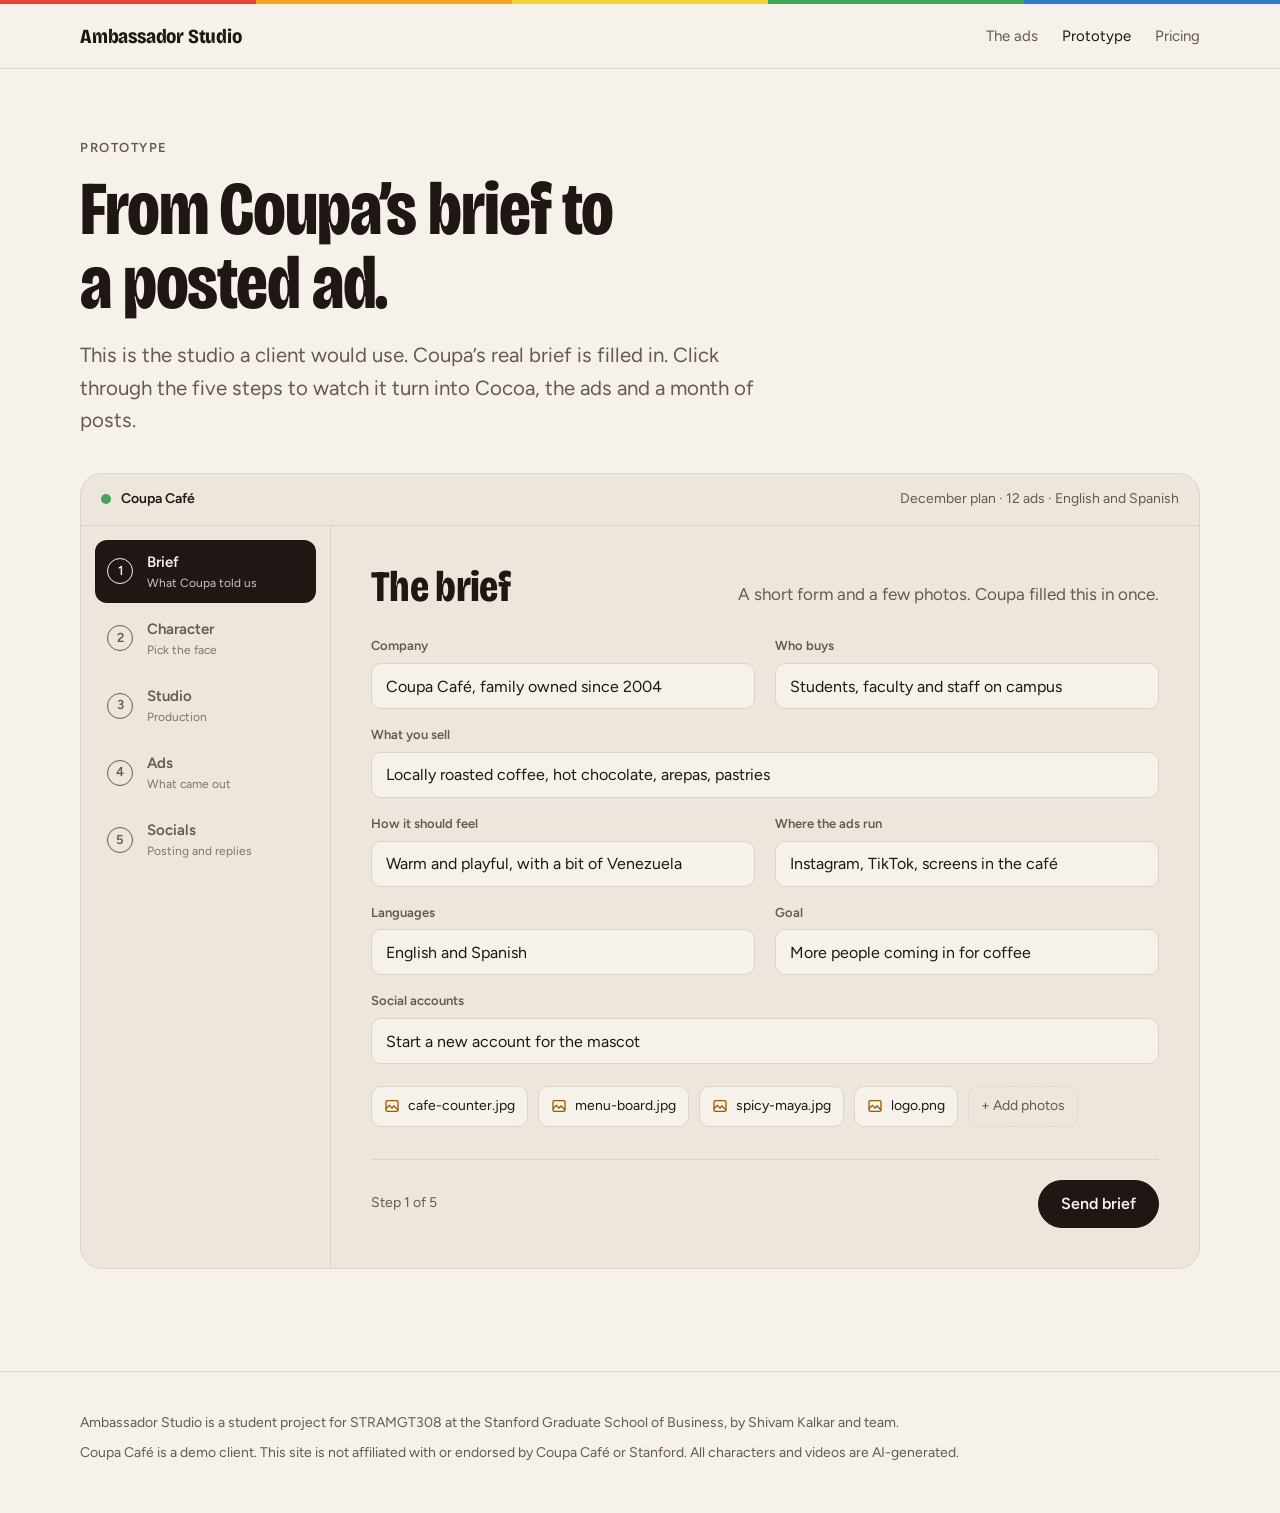
==== studio.html @ a69bae17 "Redesign: Cocoa showcase, 5-step prototype with social planner Co-Authored-By: Claude Opus 5.5 <nore" ====
<!DOCTYPE html>
<html lang="en">
<head>
<meta charset="utf-8">
<meta name="viewport" content="width=device-width, initial-scale=1, viewport-fit=cover">
<title>Ambassador Studio prototype</title>
<meta name="description" content="Click through the Ambassador Studio prototype: Coupa Café's brief goes in, Cocoa's ads and social posts come out.">
<link rel="icon" href="img/mascot-coffee-run.jpg">
<link rel="preconnect" href="https://fonts.googleapis.com">
<link rel="preconnect" href="https://fonts.gstatic.com" crossorigin>
<link href="https://fonts.googleapis.com/css2?family=Bricolage+Grotesque:opsz,wdth,wght@12..96,75..100,500..800&family=Figtree:wght@400;500;600;700&display=swap" rel="stylesheet">
<link rel="stylesheet" href="site.css">
<style>
  .intro { padding: clamp(36px, 6vw, 72px) 0 clamp(24px, 3vw, 36px); display: flex; flex-direction: column; gap: 18px; }
  .intro h1 { font-size: clamp(40px, 6vw, 76px); max-width: 16ch; }

  /* App window */
  .app { border: 1px solid var(--line); border-radius: 22px; overflow: hidden; background: var(--bg-2); margin-bottom: clamp(56px, 8vw, 104px); }
  .appbar { display: flex; flex-wrap: wrap; align-items: center; justify-content: space-between; gap: 10px 20px; padding: 14px 20px; border-bottom: 1px solid var(--line); font-size: 14px; }
  .appbar .client { display: flex; align-items: center; gap: 10px; font-weight: 600; }
  .appbar .client i { width: 10px; height: 10px; border-radius: 50%; background: var(--r4); }
  .appbar .meta { color: var(--muted); }
  .body { display: grid; grid-template-columns: 250px minmax(0, 1fr); min-height: 640px; }
  @media (max-width: 860px) { .body { grid-template-columns: 1fr; } }

  .rail { border-right: 1px solid var(--line); padding: 14px; display: flex; flex-direction: column; gap: 4px; }
  @media (max-width: 860px) { .rail { flex-direction: row; overflow-x: auto; border-right: 0; border-bottom: 1px solid var(--line); scrollbar-width: none; } }
  .rail button {
    all: unset; cursor: pointer; display: grid; grid-template-columns: 30px minmax(0, 1fr); gap: 10px; align-items: center;
    padding: 10px 12px; border-radius: 12px; color: var(--muted); font-weight: 600; font-size: 15px; white-space: nowrap;
  }
  .rail button:hover { background: var(--bg-3); color: var(--ink); }
  .rail button[aria-selected="true"] { background: var(--ink); color: var(--bg); }
  .rail .n { width: 26px; height: 26px; border-radius: 50%; display: grid; place-items: center; border: 1.5px solid currentColor; font-size: 13px; }
  .rail button.done .n { background: var(--r4); border-color: var(--r4); color: #fff; }
  .rail small { display: block; font-weight: 400; font-size: 12px; opacity: .8; }
  @media (max-width: 860px) { .rail small { display: none; } .rail button { flex: none; grid-template-columns: 26px auto; padding: 8px 12px 8px 8px; } }

  .panel { padding: clamp(20px, 3.5vw, 40px); }
  .panel[hidden] { display: none; }
  .phead { display: flex; flex-wrap: wrap; justify-content: space-between; align-items: end; gap: 12px 24px; margin-bottom: 28px; }
  .phead h2 { font-size: clamp(30px, 3.4vw, 44px); }
  .phead p { color: var(--muted); max-width: 52ch; }
  .pfoot { display: flex; flex-wrap: wrap; justify-content: space-between; align-items: center; gap: 12px; margin-top: 32px; padding-top: 20px; border-top: 1px solid var(--line); }
  .pfoot .hint { color: var(--muted); font-size: 14px; }

  /* 1. Brief */
  .form { display: grid; grid-template-columns: repeat(2, minmax(0, 1fr)); gap: 16px 20px; }
  @media (max-width: 640px) { .form { grid-template-columns: 1fr; } }
  .field.full { grid-column: 1 / -1; }
  .field label { display: block; font-size: 13px; font-weight: 600; color: var(--muted); margin-bottom: 6px; }
  .field input { width: 100%; min-height: 46px; padding: 0 14px; border-radius: 10px; border: 1px solid var(--line); background: var(--bg); color: var(--ink); font: 16px var(--body); }
  .field input:focus { outline: 2px solid var(--accent); outline-offset: 1px; }
  .files { display: flex; flex-wrap: wrap; gap: 10px; margin-top: 22px; }
  .file { display: inline-flex; align-items: center; gap: 8px; padding: 8px 12px; border-radius: 10px; border: 1px solid var(--line); background: var(--bg); font-size: 14px; }
  .file svg { color: var(--accent); }
  .drop { display: inline-flex; align-items: center; padding: 8px 12px; border-radius: 10px; border: 1.5px dashed var(--line); color: var(--muted); font-size: 14px; }

  /* 2. Character */
  .choices { display: grid; grid-template-columns: repeat(2, minmax(0, 1fr)); gap: 20px; }
  @media (max-width: 640px) { .choices { grid-template-columns: 1fr; } }
  .choice { border: 2px solid var(--line); border-radius: 18px; overflow: hidden; background: var(--bg); }
  .choice.chosen { border-color: var(--accent); }
  .choice img { width: 100%; aspect-ratio: 4 / 3; object-fit: cover; }
  .choice .cb { padding: 16px 18px 20px; display: flex; flex-direction: column; gap: 6px; }
  .choice .row { display: flex; justify-content: space-between; align-items: center; gap: 10px; }
  .choice p { color: var(--muted); font-size: 15px; }
  .badge { font-size: 12px; font-weight: 700; padding: 4px 10px; border-radius: 999px; border: 1px solid var(--line); color: var(--muted); white-space: nowrap; }
  .chosen .badge { background: var(--accent); border-color: var(--accent); color: #14100E; }
  .traits { display: flex; flex-wrap: wrap; gap: 6px; margin-top: 6px; }
  .traits span { font-size: 12px; padding: 3px 9px; border-radius: 999px; background: var(--bg-3); }

  /* 3. Studio */
  .progress { height: 8px; border-radius: 4px; background: var(--bg-3); overflow: hidden; margin-bottom: 18px; }
  .progress i { display: block; height: 100%; width: 0; background: linear-gradient(90deg, var(--r1), var(--r2), var(--r3), var(--r4), var(--r5)); transition: width .5s ease; }
  .jobs { list-style: none; margin: 0; padding: 0; }
  .jobs li { display: grid; grid-template-columns: 34px minmax(0, 1fr) auto; gap: 14px; align-items: center; padding: 14px 0; border-bottom: 1px solid var(--line); }
  .jobs .dot { width: 30px; height: 30px; border-radius: 50%; display: grid; place-items: center; border: 1.5px solid var(--line); color: var(--muted); font-size: 13px; font-weight: 700; }
  .jobs li span.d { color: var(--muted); font-size: 15px; display: block; }
  .jobs .st { font-size: 13px; font-weight: 700; color: var(--muted); }
  .jobs li.working .dot { border-color: var(--accent); color: var(--accent); }
  .jobs li.working .st { color: var(--accent); }
  .jobs li.done .dot { background: var(--r4); border-color: var(--r4); color: #fff; }
  .jobs li.done .st { color: var(--ink); }

  /* 4. Ads */
  .out { display: grid; grid-template-columns: repeat(2, minmax(0, 260px)) minmax(0, 1fr); gap: 20px; align-items: start; }
  @media (max-width: 1000px) { .out { grid-template-columns: repeat(2, minmax(0, 1fr)); } .out .side { grid-column: 1 / -1; } }
  @media (max-width: 520px) { .out { grid-template-columns: 1fr; } }
  .out .spot figcaption { padding-top: 10px; }
  .out .spot h3 { font-size: 20px; }
  .side { display: flex; flex-direction: column; gap: 14px; }
  .side .k { font-size: 13px; font-weight: 600; color: var(--muted); }
  .chips { display: flex; flex-wrap: wrap; gap: 6px; }
  .chips span { font-size: 13px; padding: 5px 10px; border-radius: 999px; border: 1px solid var(--line); }
  .side .mini { display: grid; grid-template-columns: repeat(2, minmax(0, 1fr)); gap: 10px; }
  .side .mini .player { border-radius: 12px; }
  .side .mini p { font-size: 13px; color: var(--muted); margin-top: 6px; }

  /* 5. Socials */
  .soc { display: grid; grid-template-columns: repeat(2, minmax(0, 320px)); gap: 28px; align-items: start; }
  .soc .plan { grid-column: 1 / -1; margin-top: 12px; }
  @media (max-width: 680px) { .soc { grid-template-columns: 1fr; } .soc .phone { margin: 0 auto; } }
  .soc .phone { max-width: 320px; }
  .stats { display: grid; grid-template-columns: repeat(4, minmax(0, 1fr)); gap: 10px; margin-bottom: 22px; }
  @media (max-width: 520px) { .stats { grid-template-columns: repeat(2, minmax(0, 1fr)); } }
  .stat { border: 1px solid var(--line); border-radius: 12px; padding: 12px; background: var(--bg); }
  .stat b { display: block; font: 750 26px/1.1 var(--display); font-stretch: 80%; }
  .stat span { font-size: 13px; color: var(--muted); }
  .cal { width: 100%; border-collapse: collapse; font-size: 13px; table-layout: fixed; }
  .cal th { text-align: left; font-weight: 600; color: var(--muted); padding: 6px; }
  .cal td { padding: 4px; vertical-align: top; }
  .cal td:first-child { color: var(--muted); font-weight: 600; width: 58px; }
  .slot { border-radius: 8px; padding: 7px 8px; background: var(--bg); border: 1px solid var(--line); border-left: 3px solid var(--muted); line-height: 1.3; }
  .slot small { display: block; color: var(--muted); }
  .slot.posted { border-left-color: var(--r4); }
  .slot.sched { border-left-color: var(--r5); }
  .slot.review { border-left-color: var(--r2); }
  .legend { display: flex; flex-wrap: wrap; gap: 14px; margin-top: 12px; font-size: 13px; color: var(--muted); }
  .legend i { display: inline-block; width: 10px; height: 10px; border-radius: 2px; margin-right: 6px; vertical-align: -1px; }
  .plan h3 { font-size: 20px; margin-bottom: 12px; }
  .plan .hd { display: flex; flex-wrap: wrap; justify-content: space-between; align-items: center; gap: 10px; margin-bottom: 12px; }
  .plan .hd h3 { margin: 0; }
</style>
</head>
<body>
<div class="stripe" aria-hidden="true"><i></i><i></i><i></i><i></i><i></i></div>

<header class="site">
  <div class="wrap">
    <a class="logo" href="index.html">Ambassador Studio</a>
    <nav class="nav" aria-label="Pages">
      <a href="index.html">The ads</a>
      <a href="studio.html" aria-current="page">Prototype</a>
      <a href="index.html#pricing">Pricing</a>
    </nav>
  </div>
</header>

<main class="wrap">
  <div class="intro">
    <p class="kicker">Prototype</p>
    <h1>From Coupa’s brief to a posted ad.</h1>
    <p class="lede">This is the studio a client would use. Coupa’s real brief is filled in. Click through the five steps to watch it turn into Cocoa, the ads and a month of posts.</p>
  </div>

  <div class="app">
    <div class="appbar">
      <span class="client"><i aria-hidden="true"></i>Coupa Café</span>
      <span class="meta">December plan · 12 ads · English and Spanish</span>
    </div>
    <div class="body">
      <div class="rail" role="tablist" aria-label="Steps" aria-orientation="vertical">
        <button role="tab" id="t1" aria-controls="p1" aria-selected="true"><span class="n">1</span><span>Brief<small>What Coupa told us</small></span></button>
        <button role="tab" id="t2" aria-controls="p2" aria-selected="false" tabindex="-1"><span class="n">2</span><span>Character<small>Pick the face</small></span></button>
        <button role="tab" id="t3" aria-controls="p3" aria-selected="false" tabindex="-1"><span class="n">3</span><span>Studio<small>Production</small></span></button>
        <button role="tab" id="t4" aria-controls="p4" aria-selected="false" tabindex="-1"><span class="n">4</span><span>Ads<small>What came out</small></span></button>
        <button role="tab" id="t5" aria-controls="p5" aria-selected="false" tabindex="-1"><span class="n">5</span><span>Socials<small>Posting and replies</small></span></button>
      </div>

      <!-- 1. Brief -->
      <section class="panel" role="tabpanel" id="p1" aria-labelledby="t1">
        <div class="phead">
          <h2>The brief</h2>
          <p>A short form and a few photos. Coupa filled this in once.</p>
        </div>
        <div class="form">
          <div class="field"><label for="f1">Company</label><input id="f1" value="Coupa Café, family owned since 2004"></div>
          <div class="field"><label for="f3">Who buys</label><input id="f3" value="Students, faculty and staff on campus"></div>
          <div class="field full"><label for="f2">What you sell</label><input id="f2" value="Locally roasted coffee, hot chocolate, arepas, pastries"></div>
          <div class="field"><label for="f4">How it should feel</label><input id="f4" value="Warm and playful, with a bit of Venezuela"></div>
          <div class="field"><label for="f5">Where the ads run</label><input id="f5" value="Instagram, TikTok, screens in the café"></div>
          <div class="field"><label for="f6">Languages</label><input id="f6" value="English and Spanish"></div>
          <div class="field"><label for="f7">Goal</label><input id="f7" value="More people coming in for coffee"></div>
          <div class="field full"><label for="f8">Social accounts</label><input id="f8" value="Start a new account for the mascot"></div>
        </div>
        <div class="files" aria-label="Photos Coupa shared">
          <span class="file"><svg width="16" height="16" viewBox="0 0 24 24" fill="none" aria-hidden="true"><rect x="3" y="4" width="18" height="16" rx="2" stroke="currentColor" stroke-width="2"/><path d="M3 16l5-5 4 4 3-3 6 6" stroke="currentColor" stroke-width="2"/></svg>cafe-counter.jpg</span>
          <span class="file"><svg width="16" height="16" viewBox="0 0 24 24" fill="none" aria-hidden="true"><rect x="3" y="4" width="18" height="16" rx="2" stroke="currentColor" stroke-width="2"/><path d="M3 16l5-5 4 4 3-3 6 6" stroke="currentColor" stroke-width="2"/></svg>menu-board.jpg</span>
          <span class="file"><svg width="16" height="16" viewBox="0 0 24 24" fill="none" aria-hidden="true"><rect x="3" y="4" width="18" height="16" rx="2" stroke="currentColor" stroke-width="2"/><path d="M3 16l5-5 4 4 3-3 6 6" stroke="currentColor" stroke-width="2"/></svg>spicy-maya.jpg</span>
          <span class="file"><svg width="16" height="16" viewBox="0 0 24 24" fill="none" aria-hidden="true"><rect x="3" y="4" width="18" height="16" rx="2" stroke="currentColor" stroke-width="2"/><path d="M3 16l5-5 4 4 3-3 6 6" stroke="currentColor" stroke-width="2"/></svg>logo.png</span>
          <span class="drop">+ Add photos</span>
        </div>
        <div class="pfoot"><span class="hint">Step 1 of 5</span><button class="btn btn-solid" type="button" data-go="2">Send brief</button></div>
      </section>

      <!-- 2. Character -->
      <section class="panel" role="tabpanel" id="p2" aria-labelledby="t2" hidden>
        <div class="phead">
          <h2>Pick the face of the brand</h2>
          <p>We drew up two characters from the brief. Coupa keeps the one it picks for good.</p>
        </div>
        <div class="choices">
          <article class="choice chosen">
            <img src="img/mascot-big-city.jpg" alt="Cocoa, a felt squirrel with a rainbow hair clip and a Coupa Café apron" style="object-position:center 62%">
            <div class="cb">
              <div class="row"><h3>Cocoa, the mascot</h3><span class="badge">Picked</span></div>
              <p>A felt squirrel with the rainbow from Coupa’s logo in its hair and a café apron.</p>
              <div class="traits"><span>Curious</span><span>A bit impatient in line</span><span>Bilingual</span></div>
            </div>
          </article>
          <article class="choice">
            <img src="img/emily-counter-1.jpg" alt="Emily, an AI-generated woman, at the café counter">
            <div class="cb">
              <div class="row"><h3>Emily, a person</h3><span class="badge">Tried first</span></div>
              <p>An AI-generated woman, made from scratch. She looks real, but felt less warm for a café.</p>
              <div class="traits"><span>Polished</span><span>Realistic</span></div>
            </div>
          </article>
        </div>
        <p class="note">Every character is original. We check that it doesn’t look like a real person or another brand’s character.</p>
        <div class="pfoot"><span class="hint">Step 2 of 5</span><button class="btn btn-solid" type="button" data-go="3">Approve Cocoa</button></div>
      </section>

      <!-- 3. Studio -->
      <section class="panel" role="tabpanel" id="p3" aria-labelledby="t3" hidden>
        <div class="phead">
          <h2>In the studio</h2>
          <p>AI does the production. Someone on our team watches every ad before Coupa sees it.</p>
        </div>
        <div class="progress" aria-hidden="true"><i id="bar"></i></div>
        <ol class="jobs" id="jobs">
          <li><span class="dot">1</span><span><strong>Read the brief</strong><span class="d">Who buys, what they buy, how it should feel</span></span><span class="st">Waiting</span></li>
          <li><span class="dot">2</span><span><strong>Lock the character</strong><span class="d">Cocoa’s look, voice and personality sheet</span></span><span class="st">Waiting</span></li>
          <li><span class="dot">3</span><span><strong>Write the scripts</strong><span class="d">12 stories, 10 to 30 seconds each</span></span><span class="st">Waiting</span></li>
          <li><span class="dot">4</span><span><strong>Make the video</strong><span class="d">Cut for phones and for screens</span></span><span class="st">Waiting</span></li>
          <li><span class="dot">5</span><span><strong>Add sound and captions</strong><span class="d">Captions so it works on mute</span></span><span class="st">Waiting</span></li>
          <li><span class="dot">6</span><span><strong>Label and review</strong><span class="d">AI label on, checked by a person</span></span><span class="st">Waiting</span></li>
        </ol>
        <div class="pfoot"><span class="hint" id="studioHint">Working…</span><button class="btn btn-solid" type="button" data-go="4" id="toAds">See the ads</button></div>
      </section>

      <!-- 4. Ads -->
      <section class="panel" role="tabpanel" id="p4" aria-labelledby="t4" hidden>
        <div class="phead">
          <h2>What came out</h2>
          <p>Cocoa’s first two ads, ready for Coupa to approve. Press play with sound on.</p>
        </div>
        <div class="out">
          <figure class="spot">
            <div class="player tall">
              <video src="videos/mascot-coffee-run.mp4" poster="img/mascot-coffee-run.jpg" controls playsinline preload="none" aria-label="Ad: The coffee run"></video>
              <span class="tag">AI-generated</span>
            </div>
            <figcaption><div class="title"><h3>The coffee run</h3><span>0:28</span></div></figcaption>
          </figure>
          <figure class="spot">
            <div class="player tall">
              <video src="videos/mascot-big-city.mp4" poster="img/mascot-big-city.jpg" controls playsinline preload="none" aria-label="Ad: The big city"></video>
              <span class="tag">AI-generated</span>
            </div>
            <figcaption><div class="title"><h3>The big city</h3><span>0:31</span></div></figcaption>
          </figure>
          <div class="side">
            <div><p class="k">Delivered as</p>
              <div class="chips"><span>9:16 for phones</span><span>16:9 for café screens</span><span>Captions on</span><span>AI label on</span></div>
            </div>
            <div><p class="k">Coming in December</p>
              <div class="chips"><span>Spanish versions</span><span>10 more ads</span><span>Stories cut from each ad</span></div>
            </div>
            <div><p class="k">Earlier test: Emily</p>
              <div class="mini">
                <div><div class="player wide"><video src="videos/emily-counter-1.mp4" poster="img/emily-counter-1.jpg" controls playsinline preload="none" aria-label="Emily, take 1"></video></div><p>Take 1 · 0:12</p></div>
                <div><div class="player wide"><video src="videos/emily-counter-2.mp4" poster="img/emily-counter-2.jpg" controls playsinline preload="none" aria-label="Emily, take 2"></video></div><p>Take 2 · 0:12</p></div>
              </div>
            </div>
          </div>
        </div>
        <div class="pfoot"><span class="hint">Step 4 of 5</span><button class="btn btn-solid" type="button" data-go="5">Approve and schedule</button></div>
      </section>

      <!-- 5. Socials -->
      <section class="panel" role="tabpanel" id="p5" aria-labelledby="t5" hidden>
        <div class="phead">
          <h2>Cocoa’s social account</h2>
          <p>We post the ads, cut stories from them and answer comments in Cocoa’s voice. Coupa approves each post first.</p>
        </div>
        <p style="margin:-10px 0 22px"><span class="example">Example numbers: concept mockup</span></p>
        <div class="soc">
          <div class="phone" aria-label="Mockup of Cocoa's profile">
            <div class="screen">
              <div class="bar"><span>9:41</span><span>@cocoa.at.coupa</span><span>•••</span></div>
              <div class="profile">
                <div class="top">
                  <div class="avatar"><img src="img/post-1.jpg" alt=""></div>
                  <div class="counts">
                    <div><b>24</b><span>posts</span></div>
                    <div><b>3,412</b><span>followers</span></div>
                    <div><b>18</b><span>following</span></div>
                  </div>
                </div>
                <p class="name">Cocoa</p>
                <p class="bio">Coupa Café’s mascot. Usually in line for coffee.<br><small>AI-generated character</small></p>
              </div>
              <div class="grid3">
                <div class="cell"><img src="img/mascot-coffee-run.jpg" alt="" style="object-position:center 60%"><svg width="16" height="16" viewBox="0 0 24 24" aria-hidden="true"><path d="M7 4.5v15l12-7.5z" fill="currentColor"/></svg></div>
                <div class="cell"><img src="img/post-5.jpg" alt=""></div>
                <div class="cell"><img src="img/post-3.jpg" alt=""></div>
                <div class="cell"><img src="img/mascot-big-city.jpg" alt="" style="object-position:center 40%"><svg width="16" height="16" viewBox="0 0 24 24" aria-hidden="true"><path d="M7 4.5v15l12-7.5z" fill="currentColor"/></svg></div>
                <div class="cell"><img src="img/post-2.jpg" alt=""></div>
                <div class="cell"><img src="img/post-8.jpg" alt=""></div>
                <div class="cell"><img src="img/post-4.jpg" alt=""></div>
                <div class="cell"><img src="img/post-7.jpg" alt=""></div>
                <div class="cell"><img src="img/post-6.jpg" alt=""></div>
              </div>
            </div>
          </div>

          <div class="phone" aria-label="Mockup of one of Cocoa's posts">
            <div class="screen">
              <div class="post-head"><div class="avatar sm"><img src="img/post-1.jpg" alt=""></div><div>cocoa.at.coupa<small>Coupa Café, Stanford GSB</small></div></div>
              <div class="post-media"><video id="postVideo" src="videos/mascot-coffee-run.mp4" poster="img/mascot-coffee-run.jpg" muted loop playsinline preload="none" aria-label="The coffee run, as a post"></video></div>
              <div class="actions">
                <button type="button" id="like" aria-pressed="false" aria-label="Like"><svg width="24" height="24" viewBox="0 0 24 24" fill="none"><path d="M12 20s-7-4.4-7-10a4 4 0 0 1 7-2.6A4 4 0 0 1 19 10c0 5.6-7 10-7 10z" stroke="currentColor" stroke-width="2" stroke-linejoin="round"/></svg></button>
                <button type="button" aria-label="Comment"><svg width="24" height="24" viewBox="0 0 24 24" fill="none"><path d="M20 12a8 8 0 0 1-11.6 7.1L4 20l1-4.1A8 8 0 1 1 20 12z" stroke="currentColor" stroke-width="2" stroke-linejoin="round"/></svg></button>
                <button type="button" aria-label="Share"><svg width="24" height="24" viewBox="0 0 24 24" fill="none"><path d="M21 3L10 14M21 3l-7 18-4-7-7-4z" stroke="currentColor" stroke-width="2" stroke-linejoin="round"/></svg></button>
              </div>
              <p class="likes"><span id="likeCount">1,284</span> likes</p>
              <p class="caption"><b>cocoa.at.coupa</b>The line is part of the ritual. ☕ #AIgenerated</p>
              <ul class="comments">
                <li><b>latte.line</b>the little frown when the line doesn’t move 😭</li>
                <li><b>gsb.firstyear</b>this is me at 8:58 before class</li>
                <li><b>study.break.club</b>is there a Spanish one?</li>
                <li><b>cocoa.at.coupa</b>¡Sale el viernes! 🐿️</li>
              </ul>
              <p class="muted-sm">View all 96 comments · 2 days ago</p>
            </div>
          </div>

          <div class="plan">
            <div class="stats" aria-label="Example results, last 30 days">
              <div class="stat"><b>48.2K</b><span>Reach</span></div>
              <div class="stat"><b>6,930</b><span>Likes</span></div>
              <div class="stat"><b>812</b><span>Saves</span></div>
              <div class="stat"><b>+640</b><span>New followers</span></div>
            </div>
            <div class="hd"><h3>December posting plan</h3><span class="example">Example plan</span></div>
            <table class="cal">
              <thead><tr><th scope="col"><span class="sr" style="position:absolute;left:-9999px">Week</span></th><th scope="col">Mon</th><th scope="col">Wed</th><th scope="col">Fri</th></tr></thead>
              <tbody>
                <tr><td>Week 1</td><td><div class="slot posted">The coffee run<small>Reel</small></div></td><td><div class="slot posted">Line at noon<small>Story</small></div></td><td><div class="slot posted">Cocoa’s cup<small>Photo</small></div></td></tr>
                <tr><td>Week 2</td><td><div class="slot posted">The big city<small>Reel</small></div></td><td><div class="slot posted">Postcard home<small>Story</small></div></td><td><div class="slot sched">The coffee run, Spanish<small>Reel</small></div></td></tr>
                <tr><td>Week 3</td><td><div class="slot review">Spicy Maya<small>Reel</small></div></td><td><div class="slot review">Arepas on the menu<small>Story</small></div></td><td><div class="slot">Finals week<small>Photo</small></div></td></tr>
                <tr><td>Week 4</td><td><div class="slot">Ad 4<small>Reel</small></div></td><td><div class="slot">Behind the felt<small>Story</small></div></td><td><div class="slot">Holiday hours<small>Photo</small></div></td></tr>
              </tbody>
            </table>
            <div class="legend"><span><i style="background:var(--r4)"></i>Posted</span><span><i style="background:var(--r5)"></i>Scheduled</span><span><i style="background:var(--r2)"></i>Waiting for Coupa</span><span><i style="background:var(--muted)"></i>Draft</span></div>
          </div>
        </div>
        <div class="pfoot"><span class="hint">Step 5 of 5. That’s the whole loop, every month.</span><a class="btn" href="index.html">Back to the ads</a></div>
      </section>
    </div>
  </div>
</main>

<footer class="site">
  <div class="wrap">
    <p>Ambassador Studio is a student project for STRAMGT308 at the Stanford Graduate School of Business, by Shivam Kalkar and team.</p>
    <p>Coupa Café is a demo client. This site is not affiliated with or endorsed by Coupa Café or Stanford. All characters and videos are AI-generated.</p>
  </div>
</footer>

<script>
  const reduceMotion = window.matchMedia('(prefers-reduced-motion: reduce)').matches;
  const tabs = [...document.querySelectorAll('[role="tab"]')];
  const panels = tabs.map(t => document.getElementById(t.getAttribute('aria-controls')));
  const videos = [...document.querySelectorAll('video')];
  let timer = null, current = 1;

  function show(n, focus) {
    n = Math.min(Math.max(n, 1), tabs.length);
    current = n;
    tabs.forEach((t, i) => {
      const on = i === n - 1;
      t.setAttribute('aria-selected', String(on));
      t.tabIndex = on ? 0 : -1;
      t.classList.toggle('done', i < n - 1);
      panels[i].hidden = !on;
    });
    videos.forEach(v => { if (!panels[n - 1].contains(v)) v.pause(); });
    if (focus) tabs[n - 1].focus();
    history.replaceState(null, '', '#step-' + n);
    if (n === 3) runStudio();
    const pv = document.getElementById('postVideo');
    if (n === 5 && !reduceMotion) pv.play().catch(() => {});
  }

  function runStudio() {
    const items = [...document.querySelectorAll('#jobs li')];
    const bar = document.getElementById('bar');
    const hint = document.getElementById('studioHint');
    const btn = document.getElementById('toAds');
    clearInterval(timer);
    const tick = '<svg width="14" height="14" viewBox="0 0 24 24" fill="none" aria-hidden="true"><path d="M5 12.5l4.5 4.5L19 7.5" stroke="currentColor" stroke-width="3.2" stroke-linecap="round" stroke-linejoin="round"/></svg>';
    const set = (done) => {
      items.forEach((li, i) => {
        li.classList.toggle('done', i < done);
        li.classList.toggle('working', i === done);
        li.querySelector('.st').textContent = i < done ? 'Done' : (i === done ? 'Working' : 'Waiting');
        li.querySelector('.dot').innerHTML = i < done ? tick : String(i + 1);
      });
      bar.style.width = (done / items.length * 100) + '%';
      const finished = done >= items.length;
      hint.textContent = finished ? 'Two ads ready for review.' : 'Working…';
      btn.disabled = !finished;
    };
    if (reduceMotion) { set(items.length); return; }
    let done = 0; set(0);
    timer = setInterval(() => { done += 1; set(done); if (done >= items.length) clearInterval(timer); }, 700);
  }

  tabs.forEach((t, i) => {
    t.addEventListener('click', () => show(i + 1));
    t.addEventListener('keydown', e => {
      const keys = { ArrowDown: 1, ArrowRight: 1, ArrowUp: -1, ArrowLeft: -1 };
      if (!(e.key in keys)) return;
      e.preventDefault();
      show(((i + keys[e.key] + tabs.length) % tabs.length) + 1, true);
    });
  });
  document.querySelectorAll('[data-go]').forEach(b => b.addEventListener('click', () => {
    show(Number(b.dataset.go));
    document.querySelector('.app').scrollIntoView({ behavior: reduceMotion ? 'auto' : 'smooth', block: 'start' });
  }));

  videos.forEach(v => v.addEventListener('play', () => {
    videos.forEach(o => { if (o !== v && !o.paused) o.pause(); });
  }));

  // Like button on the mock post
  const like = document.getElementById('like');
  const count = document.getElementById('likeCount');
  let base = 1284;
  like.addEventListener('click', () => {
    const on = like.getAttribute('aria-pressed') !== 'true';
    like.setAttribute('aria-pressed', String(on));
    count.textContent = (base + (on ? 1 : 0)).toLocaleString('en-US');
  });

  const m = location.hash.match(/^#step-(\d)$/);
  show(m ? Number(m[1]) : 1);
</script>
</body>
</html>
---- site.css ----
/* Shared styles for index.html and studio.html */
:root {
  --bg: #14100E;
  --bg-2: #1C1714;
  --bg-3: #241E1A;
  --ink: #F3ECE4;
  --muted: #A99E95;
  --line: #2F2823;
  --accent: #F2A527;
  --like: #E0463A;
  --r1: #E0463A; --r2: #F2A527; --r3: #EED43F; --r4: #46A35A; --r5: #3478C6;
  --display: "Bricolage Grotesque", "Avenir Next Condensed", "Arial Narrow", system-ui, sans-serif;
  --body: "Figtree", "Avenir Next", "Segoe UI", system-ui, sans-serif;
  color-scheme: dark;
}
@media (prefers-color-scheme: light) {
  :root {
    --bg: #F6F1EA;
    --bg-2: #EDE6DD;
    --bg-3: #E4DBD0;
    --ink: #1E1714;
    --muted: #645A52;
    --line: #DDD3C8;
    --accent: #9A5B00;
    --like: #C8352A;
    color-scheme: light;
  }
}
*, *::before, *::after { box-sizing: border-box; }
html { scroll-behavior: smooth; }
@media (prefers-reduced-motion: reduce) { html { scroll-behavior: auto; } }
body {
  margin: 0; background: var(--bg); color: var(--ink);
  font: 17px/1.6 var(--body); -webkit-font-smoothing: antialiased;
}
img, video { display: block; max-width: 100%; }
a { color: inherit; text-decoration-color: var(--accent); text-underline-offset: 3px; text-decoration-thickness: 1.5px; }
a:hover { color: var(--accent); }
:focus-visible { outline: 3px solid var(--r5); outline-offset: 3px; border-radius: 4px; }
.wrap { max-width: 1200px; margin: 0 auto; padding: 0 clamp(16px, 4vw, 40px); }

h1, h2, h3 { font-family: var(--display); font-stretch: 78%; font-weight: 750; letter-spacing: -0.015em; line-height: 0.98; margin: 0; }
h1 { font-size: clamp(44px, 7.4vw, 104px); }
h2 { font-size: clamp(36px, 5vw, 68px); }
h3 { font-size: 26px; font-weight: 650; line-height: 1.1; }
p { margin: 0; }
.kicker { font: 600 13px/1 var(--body); letter-spacing: 0.12em; text-transform: uppercase; color: var(--muted); }
.lede { font-size: clamp(18px, 1.6vw, 21px); color: var(--muted); max-width: 52ch; }
.note { margin-top: 20px; color: var(--muted); font-size: 15px; }

.stripe { display: flex; height: 4px; }
.stripe i { flex: 1; }
.stripe i:nth-child(1) { background: var(--r1); } .stripe i:nth-child(2) { background: var(--r2); }
.stripe i:nth-child(3) { background: var(--r3); } .stripe i:nth-child(4) { background: var(--r4); }
.stripe i:nth-child(5) { background: var(--r5); }

/* Buttons */
.btn {
  display: inline-flex; align-items: center; justify-content: center; gap: 10px;
  min-height: 48px; padding: 0 22px; border-radius: 999px; cursor: pointer;
  font: 600 16px/1 var(--body); text-decoration: none; border: 1.5px solid var(--ink);
  background: transparent; color: var(--ink); white-space: nowrap;
}
.btn:hover { color: var(--bg); background: var(--ink); }
.btn-solid { background: var(--ink); color: var(--bg); }
.btn-solid:hover { background: var(--accent); border-color: var(--accent); color: #14100E; }
.btn-sm { min-height: 40px; padding: 0 16px; font-size: 14px; }
.btn[disabled] { opacity: .4; cursor: default; pointer-events: none; }

/* Header */
header.site { border-bottom: 1px solid var(--line); }
header.site .wrap { display: flex; align-items: center; justify-content: space-between; gap: 16px; min-height: 64px; }
.logo { font: 750 20px/1 var(--display); font-stretch: 85%; text-decoration: none; letter-spacing: -0.01em; }
.nav { display: flex; align-items: center; gap: 24px; font-size: 15px; }
.nav a:not(.btn) { text-decoration: none; color: var(--muted); }
.nav a:not(.btn):hover, .nav a[aria-current="page"] { color: var(--ink); }
@media (max-width: 760px) { .nav a:not(.btn) { display: none; } }

/* Video players */
.player { position: relative; border-radius: 18px; overflow: hidden; background: #000; }
.player video, .player img { width: 100%; height: 100%; object-fit: cover; }
.tall { aspect-ratio: 480 / 848; }
.wide { aspect-ratio: 16 / 9; }
.tag { position: absolute; left: 10px; top: 10px; z-index: 2; padding: 4px 8px; border-radius: 6px; background: rgba(0,0,0,.62); color: #fff; font: 600 12px/1.2 var(--body); pointer-events: none; }
.play {
  position: absolute; left: 50%; bottom: 18px; transform: translateX(-50%); z-index: 2;
  display: inline-flex; align-items: center; gap: 10px; min-height: 48px; padding: 0 20px 0 16px;
  border: 0; border-radius: 999px; background: #fff; color: #14100E; cursor: pointer;
  font: 600 15px/1 var(--body); white-space: nowrap; box-shadow: 0 6px 24px rgba(0,0,0,.35);
}
.play:hover { background: var(--r3); }
.play svg { flex: none; }
.player.on .play { display: none; }
.spot { margin: 0; }
.spot figcaption { display: flex; flex-direction: column; gap: 4px; padding-top: 16px; }
.spot .title { display: flex; justify-content: space-between; align-items: baseline; gap: 12px; }
.spot .title span { font-size: 14px; color: var(--muted); font-variant-numeric: tabular-nums; }
.spot p { color: var(--muted); font-size: 16px; }

/* Sections */
section.block { padding: clamp(64px, 9vw, 120px) 0; border-top: 1px solid var(--line); }
.head { display: flex; flex-direction: column; gap: 18px; margin-bottom: clamp(32px, 4vw, 52px); }

/* Mock social phone (used on both pages) */
.example { display: inline-flex; align-items: center; gap: 6px; padding: 4px 10px; border-radius: 999px; border: 1px dashed var(--muted); color: var(--muted); font: 600 12px/1.3 var(--body); }
.phone { width: 100%; max-width: 360px; border-radius: 36px; padding: 10px; background: #0A0807; border: 1px solid var(--line); box-shadow: 0 30px 80px -40px rgba(0,0,0,.8); }
.phone .screen { border-radius: 28px; overflow: hidden; background: #FFFDFB; color: #1E1714; font-size: 14px; line-height: 1.4; }
.phone .bar { display: flex; justify-content: space-between; align-items: center; padding: 12px 18px 6px; font: 600 13px/1 var(--body); }
.profile { padding: 8px 16px 14px; }
.profile .top { display: flex; align-items: center; gap: 16px; }
.avatar { width: 72px; height: 72px; border-radius: 50%; padding: 3px; background: conic-gradient(var(--r1), var(--r2), var(--r3), var(--r4), var(--r5), var(--r1)); flex: none; }
.avatar img { width: 100%; height: 100%; border-radius: 50%; object-fit: cover; border: 3px solid #FFFDFB; }
.avatar.sm { width: 34px; height: 34px; padding: 2px; }
.avatar.sm img { border-width: 2px; }
.counts { display: flex; flex: 1; justify-content: space-around; text-align: center; }
.counts b { display: block; font-size: 16px; }
.counts span { font-size: 12px; color: #6B605A; }
.profile .name { margin-top: 10px; font-weight: 700; }
.profile .bio { color: #3B322D; }
.profile .bio small { color: #6B605A; }
.grid3 { display: grid; grid-template-columns: repeat(3, 1fr); gap: 2px; }
.grid3 .cell { position: relative; aspect-ratio: 1; overflow: hidden; background: #ddd; }
.grid3 img { width: 100%; height: 100%; object-fit: cover; }
.grid3 .cell svg { position: absolute; right: 6px; top: 6px; color: #fff; filter: drop-shadow(0 1px 2px rgba(0,0,0,.5)); }
.post-head { display: flex; align-items: center; gap: 10px; padding: 8px 12px; font-weight: 700; }
.post-head small { display: block; font-weight: 400; color: #6B605A; font-size: 12px; }
.post-media { position: relative; aspect-ratio: 4 / 5; background: #000; }
.post-media video { width: 100%; height: 100%; object-fit: cover; }
.actions { display: flex; gap: 14px; padding: 10px 12px 4px; }
.actions button { all: unset; cursor: pointer; display: inline-flex; color: #1E1714; }
.actions button[aria-pressed="true"] { color: var(--like); }
.actions button[aria-pressed="true"] svg path { fill: currentColor; }
.likes { padding: 0 12px; font-weight: 700; }
.caption, .comments li { padding: 2px 12px; }
.comments { list-style: none; margin: 4px 0 12px; padding: 0; }
.comments b, .caption b { margin-right: 6px; }
.muted-sm { color: #6B605A; font-size: 12px; padding: 4px 12px 14px; }

footer.site { border-top: 1px solid var(--line); padding: 40px 0 calc(48px + env(safe-area-inset-bottom, 0px)); color: var(--muted); font-size: 14px; }
footer.site .wrap { display: flex; flex-direction: column; gap: 8px; }
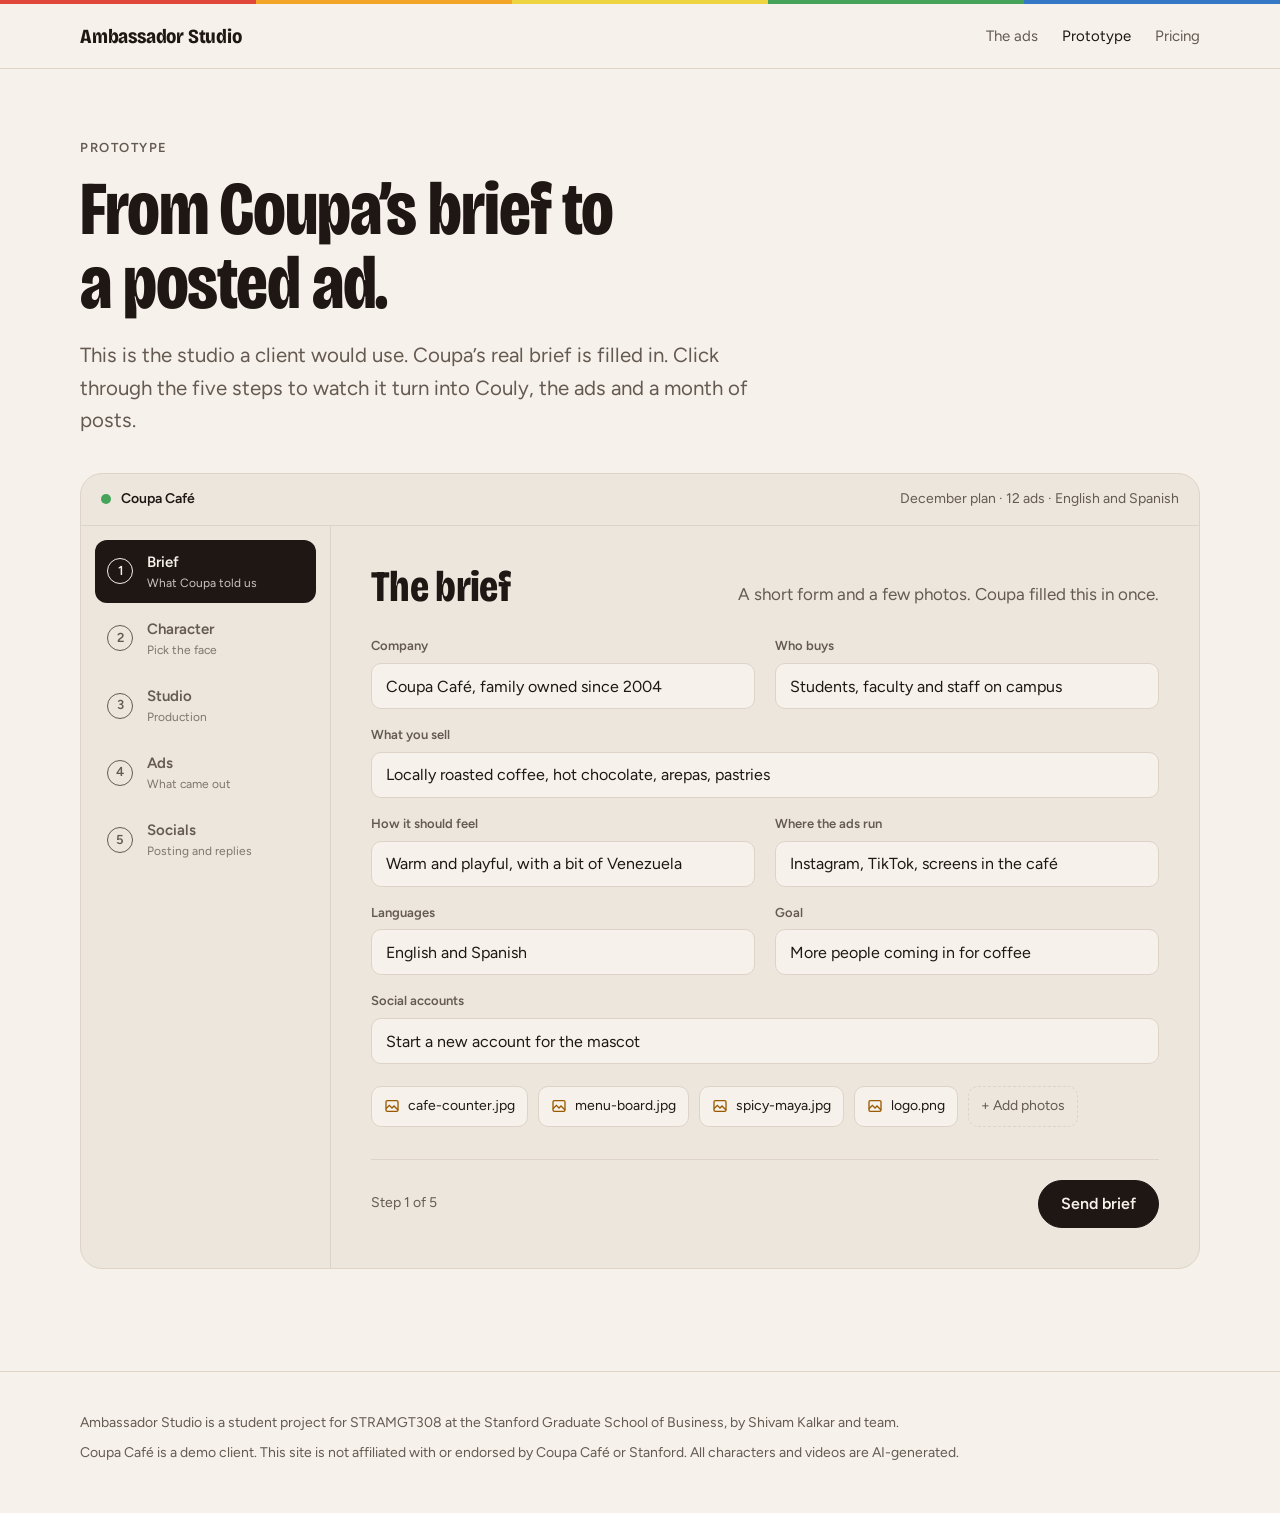
==== commit 0e294376: "Rename mascot to Couly, the name shown in the video Co-Authored-By: Claude Opus 5.5 <noreply@anthrop" ====
--- a/studio.html
+++ b/studio.html
@@ -4,7 +4,7 @@
 <meta charset="utf-8">
 <meta name="viewport" content="width=device-width, initial-scale=1, viewport-fit=cover">
 <title>Ambassador Studio prototype</title>
-<meta name="description" content="Click through the Ambassador Studio prototype: Coupa Café's brief goes in, Cocoa's ads and social posts come out.">
+<meta name="description" content="Click through the Ambassador Studio prototype: Coupa Café's brief goes in, Couly's ads and social posts come out.">
 <link rel="icon" href="img/mascot-coffee-run.jpg">
 <link rel="preconnect" href="https://fonts.googleapis.com">
 <link rel="preconnect" href="https://fonts.gstatic.com" crossorigin>
@@ -141,7 +141,7 @@
   <div class="intro">
     <p class="kicker">Prototype</p>
     <h1>From Coupa’s brief to a posted ad.</h1>
-    <p class="lede">This is the studio a client would use. Coupa’s real brief is filled in. Click through the five steps to watch it turn into Cocoa, the ads and a month of posts.</p>
+    <p class="lede">This is the studio a client would use. Coupa’s real brief is filled in. Click through the five steps to watch it turn into Couly, the ads and a month of posts.</p>
   </div>
 
   <div class="app">
@@ -192,9 +192,9 @@
         </div>
         <div class="choices">
           <article class="choice chosen">
-            <img src="img/mascot-big-city.jpg" alt="Cocoa, a felt squirrel with a rainbow hair clip and a Coupa Café apron" style="object-position:center 62%">
+            <img src="img/mascot-big-city.jpg" alt="Couly, a felt squirrel with a rainbow hair clip and a Coupa Café apron" style="object-position:center 62%">
             <div class="cb">
-              <div class="row"><h3>Cocoa, the mascot</h3><span class="badge">Picked</span></div>
+              <div class="row"><h3>Couly, the mascot</h3><span class="badge">Picked</span></div>
               <p>A felt squirrel with the rainbow from Coupa’s logo in its hair and a café apron.</p>
               <div class="traits"><span>Curious</span><span>A bit impatient in line</span><span>Bilingual</span></div>
             </div>
@@ -209,7 +209,7 @@
           </article>
         </div>
         <p class="note">Every character is original. We check that it doesn’t look like a real person or another brand’s character.</p>
-        <div class="pfoot"><span class="hint">Step 2 of 5</span><button class="btn btn-solid" type="button" data-go="3">Approve Cocoa</button></div>
+        <div class="pfoot"><span class="hint">Step 2 of 5</span><button class="btn btn-solid" type="button" data-go="3">Approve Couly</button></div>
       </section>
 
       <!-- 3. Studio -->
@@ -221,7 +221,7 @@
         <div class="progress" aria-hidden="true"><i id="bar"></i></div>
         <ol class="jobs" id="jobs">
           <li><span class="dot">1</span><span><strong>Read the brief</strong><span class="d">Who buys, what they buy, how it should feel</span></span><span class="st">Waiting</span></li>
-          <li><span class="dot">2</span><span><strong>Lock the character</strong><span class="d">Cocoa’s look, voice and personality sheet</span></span><span class="st">Waiting</span></li>
+          <li><span class="dot">2</span><span><strong>Lock the character</strong><span class="d">Couly’s look, voice and personality sheet</span></span><span class="st">Waiting</span></li>
           <li><span class="dot">3</span><span><strong>Write the scripts</strong><span class="d">12 stories, 10 to 30 seconds each</span></span><span class="st">Waiting</span></li>
           <li><span class="dot">4</span><span><strong>Make the video</strong><span class="d">Cut for phones and for screens</span></span><span class="st">Waiting</span></li>
           <li><span class="dot">5</span><span><strong>Add sound and captions</strong><span class="d">Captions so it works on mute</span></span><span class="st">Waiting</span></li>
@@ -234,7 +234,7 @@
       <section class="panel" role="tabpanel" id="p4" aria-labelledby="t4" hidden>
         <div class="phead">
           <h2>What came out</h2>
-          <p>Cocoa’s first two ads, ready for Coupa to approve. Press play with sound on.</p>
+          <p>Couly’s first two ads, ready for Coupa to approve. Press play with sound on.</p>
         </div>
         <div class="out">
           <figure class="spot">
@@ -272,14 +272,14 @@
       <!-- 5. Socials -->
       <section class="panel" role="tabpanel" id="p5" aria-labelledby="t5" hidden>
         <div class="phead">
-          <h2>Cocoa’s social account</h2>
-          <p>We post the ads, cut stories from them and answer comments in Cocoa’s voice. Coupa approves each post first.</p>
+          <h2>Couly’s social account</h2>
+          <p>We post the ads, cut stories from them and answer comments in Couly’s voice. Coupa approves each post first.</p>
         </div>
         <p style="margin:-10px 0 22px"><span class="example">Example numbers: concept mockup</span></p>
         <div class="soc">
-          <div class="phone" aria-label="Mockup of Cocoa's profile">
+          <div class="phone" aria-label="Mockup of Couly's profile">
             <div class="screen">
-              <div class="bar"><span>9:41</span><span>@cocoa.at.coupa</span><span>•••</span></div>
+              <div class="bar"><span>9:41</span><span>@couly.at.coupa</span><span>•••</span></div>
               <div class="profile">
                 <div class="top">
                   <div class="avatar"><img src="img/post-1.jpg" alt=""></div>
@@ -289,7 +289,7 @@
                     <div><b>18</b><span>following</span></div>
                   </div>
                 </div>
-                <p class="name">Cocoa</p>
+                <p class="name">Couly</p>
                 <p class="bio">Coupa Café’s mascot. Usually in line for coffee.<br><small>AI-generated character</small></p>
               </div>
               <div class="grid3">
@@ -306,9 +306,9 @@
             </div>
           </div>
 
-          <div class="phone" aria-label="Mockup of one of Cocoa's posts">
+          <div class="phone" aria-label="Mockup of one of Couly's posts">
             <div class="screen">
-              <div class="post-head"><div class="avatar sm"><img src="img/post-1.jpg" alt=""></div><div>cocoa.at.coupa<small>Coupa Café, Stanford GSB</small></div></div>
+              <div class="post-head"><div class="avatar sm"><img src="img/post-1.jpg" alt=""></div><div>couly.at.coupa<small>Coupa Café, Stanford GSB</small></div></div>
               <div class="post-media"><video id="postVideo" src="videos/mascot-coffee-run.mp4" poster="img/mascot-coffee-run.jpg" muted loop playsinline preload="none" aria-label="The coffee run, as a post"></video></div>
               <div class="actions">
                 <button type="button" id="like" aria-pressed="false" aria-label="Like"><svg width="24" height="24" viewBox="0 0 24 24" fill="none"><path d="M12 20s-7-4.4-7-10a4 4 0 0 1 7-2.6A4 4 0 0 1 19 10c0 5.6-7 10-7 10z" stroke="currentColor" stroke-width="2" stroke-linejoin="round"/></svg></button>
@@ -316,12 +316,12 @@
                 <button type="button" aria-label="Share"><svg width="24" height="24" viewBox="0 0 24 24" fill="none"><path d="M21 3L10 14M21 3l-7 18-4-7-7-4z" stroke="currentColor" stroke-width="2" stroke-linejoin="round"/></svg></button>
               </div>
               <p class="likes"><span id="likeCount">1,284</span> likes</p>
-              <p class="caption"><b>cocoa.at.coupa</b>The line is part of the ritual. ☕ #AIgenerated</p>
+              <p class="caption"><b>couly.at.coupa</b>The line is part of the ritual. ☕ #AIgenerated</p>
               <ul class="comments">
                 <li><b>latte.line</b>the little frown when the line doesn’t move 😭</li>
                 <li><b>gsb.firstyear</b>this is me at 8:58 before class</li>
                 <li><b>study.break.club</b>is there a Spanish one?</li>
-                <li><b>cocoa.at.coupa</b>¡Sale el viernes! 🐿️</li>
+                <li><b>couly.at.coupa</b>¡Sale el viernes! 🐿️</li>
               </ul>
               <p class="muted-sm">View all 96 comments · 2 days ago</p>
             </div>
@@ -338,7 +338,7 @@
             <table class="cal">
               <thead><tr><th scope="col"><span class="sr" style="position:absolute;left:-9999px">Week</span></th><th scope="col">Mon</th><th scope="col">Wed</th><th scope="col">Fri</th></tr></thead>
               <tbody>
-                <tr><td>Week 1</td><td><div class="slot posted">The coffee run<small>Reel</small></div></td><td><div class="slot posted">Line at noon<small>Story</small></div></td><td><div class="slot posted">Cocoa’s cup<small>Photo</small></div></td></tr>
+                <tr><td>Week 1</td><td><div class="slot posted">The coffee run<small>Reel</small></div></td><td><div class="slot posted">Line at noon<small>Story</small></div></td><td><div class="slot posted">Couly’s cup<small>Photo</small></div></td></tr>
                 <tr><td>Week 2</td><td><div class="slot posted">The big city<small>Reel</small></div></td><td><div class="slot posted">Postcard home<small>Story</small></div></td><td><div class="slot sched">The coffee run, Spanish<small>Reel</small></div></td></tr>
                 <tr><td>Week 3</td><td><div class="slot review">Spicy Maya<small>Reel</small></div></td><td><div class="slot review">Arepas on the menu<small>Story</small></div></td><td><div class="slot">Finals week<small>Photo</small></div></td></tr>
                 <tr><td>Week 4</td><td><div class="slot">Ad 4<small>Reel</small></div></td><td><div class="slot">Behind the felt<small>Story</small></div></td><td><div class="slot">Holiday hours<small>Photo</small></div></td></tr>
